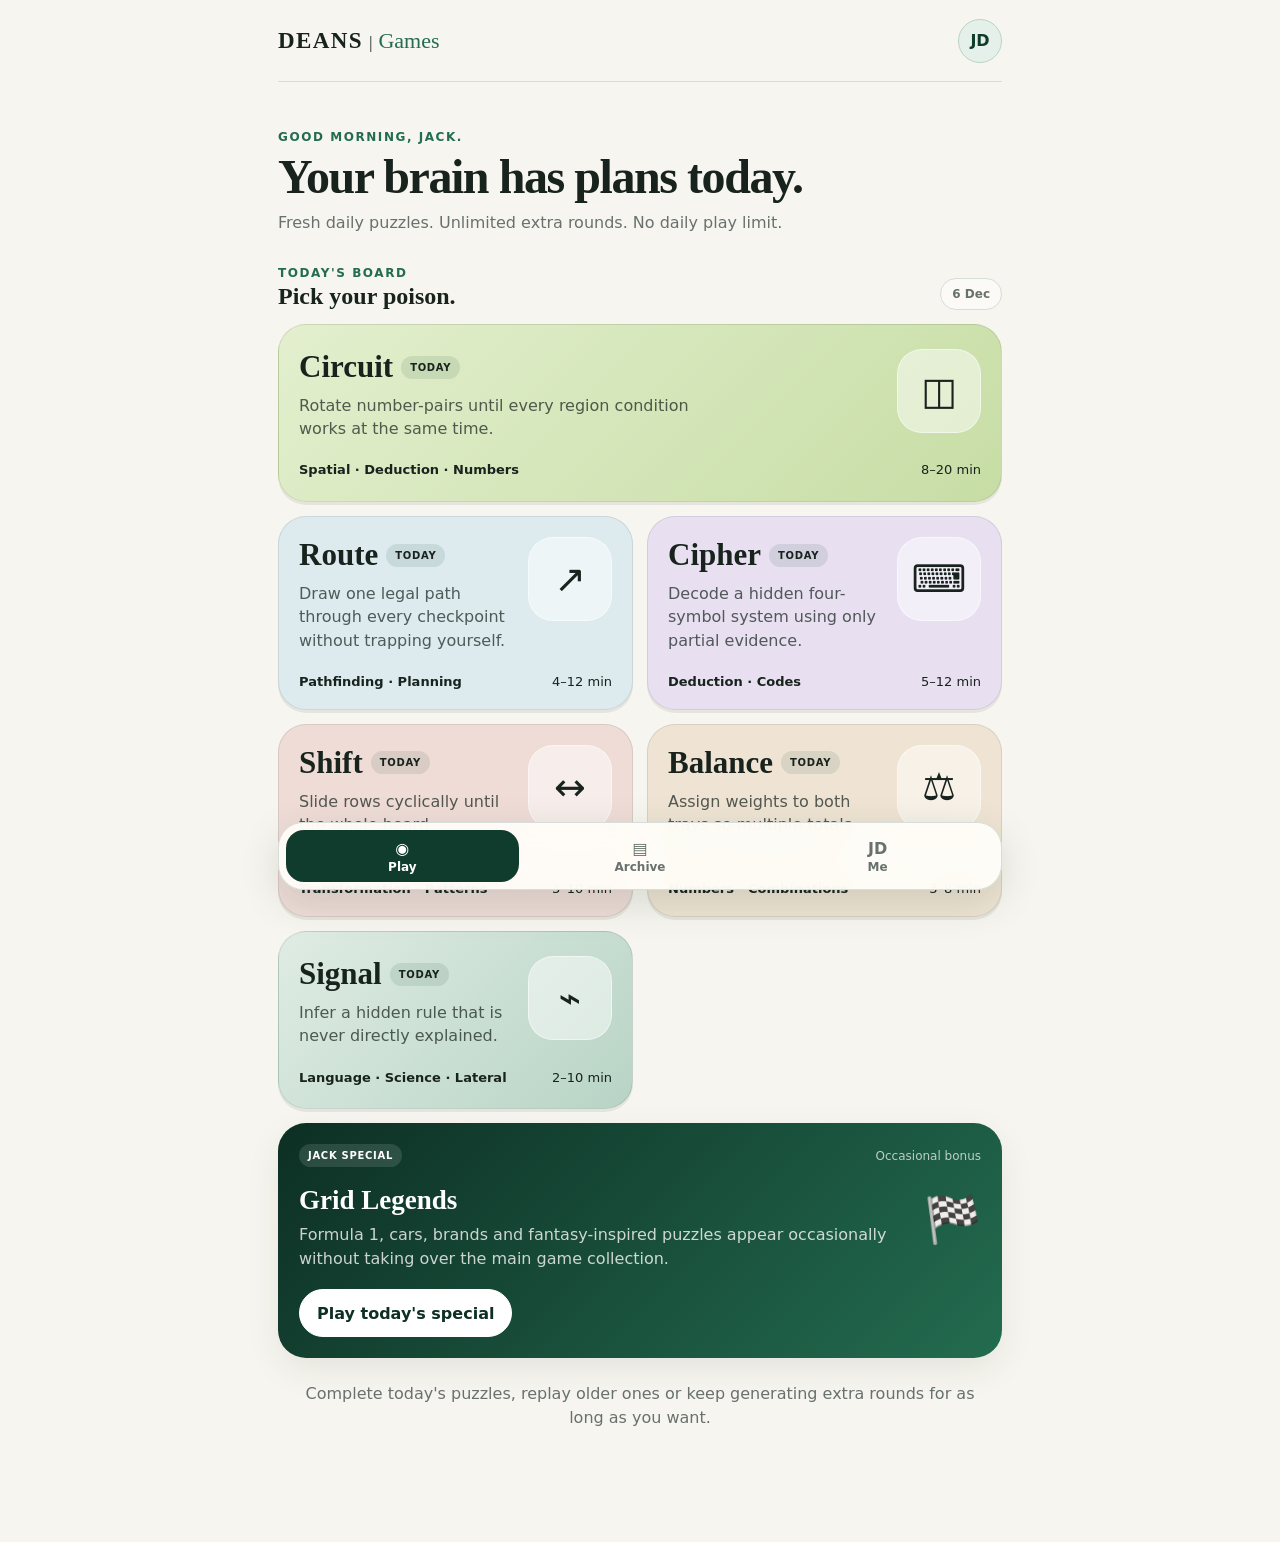
==== index.html @ 65066028 "Build Deans Games web app" ====
<!DOCTYPE html>
<html lang="en">
<head>
  <meta charset="UTF-8" />
  <meta name="viewport" content="width=device-width, initial-scale=1, viewport-fit=cover" />
  <meta name="theme-color" content="#103c2d" />

  <title>Deans Games</title>

  <link rel="stylesheet" href="style.css" />
</head>

<body>

<div id="app">

  <!-- ======================================================
       TOP HEADER
       ====================================================== -->

  <header class="topbar">

    <button
      id="logoButton"
      class="brand-button"
      aria-label="Go home"
    >
      <span class="brand-main">DEANS</span>
      <span class="brand-divider"> | </span>
      <span class="brand-sub">Games</span>
    </button>

    <button
      id="profileButton"
      class="avatar"
      aria-label="Open Jack's statistics"
    >
      JD
    </button>

  </header>


  <main>

    <!-- ======================================================
         HOME SCREEN
         ====================================================== -->

    <section id="homeScreen" class="screen active">

      <div class="hero-copy">

        <p id="greeting" class="eyebrow">
          Good afternoon, Jack.
        </p>

        <h1>
          Your brain has plans today.
        </h1>

        <p class="hero-sub">
          Fresh daily puzzles. Unlimited extra rounds.
          No daily play limit.
        </p>

      </div>


      <div class="section-heading">

        <div>
          <p class="eyebrow">
            TODAY'S BOARD
          </p>

          <h2>
            Pick your poison.
          </h2>
        </div>

        <span id="todayLabel" class="date-chip"></span>

      </div>


      <!-- Game cards are inserted using JavaScript -->

      <div id="gameGrid" class="game-grid"></div>


      <!-- JACK SPECIAL -->

      <section class="special-card">

        <div class="special-topline">

          <span class="mini-pill">
            JACK SPECIAL
          </span>

          <span>
            Occasional bonus
          </span>

        </div>


        <div class="special-content">

          <div>

            <h3>
              Grid Legends
            </h3>

            <p>
              Formula 1, cars, brands and fantasy-inspired puzzles
              appear occasionally without taking over the main game collection.
            </p>

          </div>

          <div class="special-icon">
            🏁
          </div>

        </div>


        <button id="specialButton" class="button light">
          Play today's special
        </button>

      </section>


      <p class="home-footer-message">
        Complete today's puzzles, replay older ones or keep generating
        extra rounds for as long as you want.
      </p>

    </section>



    <!-- ======================================================
         GAME SCREEN
         ====================================================== -->

    <section id="gameScreen" class="screen">

      <div class="game-header">

        <button
          id="leaveGame"
          class="icon-button text-button"
        >
          ← Leave
        </button>


        <div class="game-title-wrap">

          <p id="gameModeLabel" class="eyebrow">
            TODAY
          </p>

          <h2 id="gameTitle">
            Game
          </h2>

        </div>


        <div class="timer-wrap">

          <span class="timer-label">
            TIME
          </span>

          <span id="timer">
            00:00
          </span>

        </div>

      </div>


      <article class="play-card">

        <div class="play-meta">

          <span
            id="difficultyChip"
            class="mini-pill green"
          >
            HARD
          </span>

          <span
            id="attemptsChip"
            class="mini-pill plain"
          >
            0 checks
          </span>

        </div>


        <h3 id="puzzlePrompt"></h3>

        <p
          id="puzzleDescription"
          class="muted"
        ></p>


        <!-- Actual interactive game appears here -->

        <div id="gameArea" class="game-area"></div>


        <!-- Feedback / hint -->

        <div
          id="feedback"
          class="feedback hidden"
          aria-live="polite"
        ></div>


        <!-- Controls -->

        <div class="game-actions">

          <button
            id="checkButton"
            class="button primary"
          >
            Check
          </button>

          <button
            id="hintButton"
            class="button secondary"
          >
            Hint
          </button>

          <button
            id="pauseButton"
            class="button secondary"
          >
            Pause
          </button>

          <button
            id="rulesButton"
            class="button secondary"
          >
            ? Rules
          </button>

          <button
            id="resetButton"
            class="button ghost wide"
          >
            Reset puzzle
          </button>

        </div>

      </article>

    </section>



    <!-- ======================================================
         PAUSE SCREEN
         ====================================================== -->

    <section id="pauseScreen" class="screen">

      <article class="center-card">

        <div class="pause-symbol">
          Ⅱ
        </div>

        <p class="eyebrow">
          PAUSED
        </p>

        <h2>
          Puzzle frozen.
        </h2>

        <p class="muted">
          Your timer has stopped.
          Your board is still waiting for you.
        </p>


        <div class="stack-actions">

          <button
            id="resumeButton"
            class="button primary"
          >
            Resume
          </button>

          <button
            id="restartFromPause"
            class="button secondary"
          >
            Restart puzzle
          </button>

          <button
            id="leaveFromPause"
            class="button ghost"
          >
            Save & leave
          </button>

        </div>

      </article>

    </section>



    <!-- ======================================================
         ARCHIVE
         ====================================================== -->

    <section id="archiveScreen" class="screen">

      <div class="page-heading">

        <p class="eyebrow">
          ARCHIVE
        </p>

        <h1>
          Nothing disappears.
        </h1>

        <p class="muted">
          Replay puzzles from previous days whenever you want.
        </p>

      </div>


      <div id="archiveList" class="archive-list"></div>

    </section>



    <!-- ======================================================
         STATS
         ====================================================== -->

    <section id="statsScreen" class="screen">

      <div class="page-heading">

        <p class="eyebrow">
          JACK'S STATS
        </p>

        <h1>
          Your puzzle record.
        </h1>

      </div>


      <div class="stats-grid">

        <article class="stat-card">

          <strong id="statSolved">
            0
          </strong>

          <span>
            Solved
          </span>

        </article>


        <article class="stat-card">

          <strong id="statBest">
            —
          </strong>

          <span>
            Best time
          </span>

        </article>


        <article class="stat-card">

          <strong id="statPerfect">
            0
          </strong>

          <span>
            Perfect solves
          </span>

        </article>


        <article class="stat-card">

          <strong id="statStreak">
            0
          </strong>

          <span>
            Day streak
          </span>

        </article>


        <article class="stat-card">

          <strong id="statPlayed">
            0
          </strong>

          <span>
            Total rounds
          </span>

        </article>


        <article class="stat-card">

          <strong>
            ∞
          </strong>

          <span>
            Daily limit
          </span>

        </article>

      </div>


      <button
        id="resetStatsButton"
        class="button ghost reset-stats"
      >
        Reset local stats
      </button>

    </section>



    <!-- ======================================================
         WIN SCREEN
         ====================================================== -->

    <section id="winScreen" class="screen">

      <div
        id="confettiLayer"
        class="confetti-layer"
        aria-hidden="true"
      ></div>


      <article class="center-card win-card">

        <div class="success-check">
          ✓
        </div>


        <p class="eyebrow">
          SOLVED
        </p>


        <h2 id="winHeadline">
          Brilliant.
        </h2>


        <p
          id="winMeta"
          class="muted"
        ></p>


        <div class="learn-box">

          <span>
            WHY IT WORKS
          </span>

          <p id="winExplanation"></p>

        </div>


        <div class="stack-actions">

          <button
            id="playAnotherButton"
            class="button primary"
          >
            Another puzzle
          </button>

          <button
            id="replayButton"
            class="button secondary"
          >
            Replay this puzzle
          </button>

          <button
            id="winHomeButton"
            class="button ghost"
          >
            Back to Deans Games
          </button>

        </div>

      </article>

    </section>

  </main>



  <!-- ======================================================
       BOTTOM NAVIGATION
       ====================================================== -->

  <nav class="bottom-nav">

    <button
      class="nav-button active"
      data-screen="homeScreen"
    >
      <span>◉</span>
      Play
    </button>


    <button
      class="nav-button"
      data-screen="archiveScreen"
    >
      <span>▤</span>
      Archive
    </button>


    <button
      class="nav-button"
      data-screen="statsScreen"
    >
      <span>JD</span>
      Me
    </button>

  </nav>



  <!-- ======================================================
       RULES POPUP
       ====================================================== -->

  <div
    id="rulesOverlay"
    class="modal-overlay hidden"
  >

    <div class="rules-modal">

      <button
        id="closeRulesButton"
        class="modal-close"
      >
        ×
      </button>


      <p class="eyebrow">
        HOW TO PLAY
      </p>


      <h2 id="rulesHeading">
        Game
      </h2>


      <div
        id="rulesBody"
        class="rules-body"
      ></div>


      <button
        id="startFromRulesButton"
        class="button primary wide"
      >
        Got it — play
      </button>

    </div>

  </div>



  <!-- ======================================================
       CONFIRM POPUP
       ====================================================== -->

  <div
    id="confirmOverlay"
    class="modal-overlay hidden"
  >

    <div class="confirm-modal">

      <h2 id="confirmTitle">
        Leave game?
      </h2>


      <p
        id="confirmText"
        class="muted"
      ></p>


      <div class="confirm-actions">

        <button
          id="confirmCancel"
          class="button secondary"
        >
          Keep playing
        </button>

        <button
          id="confirmOkay"
          class="button primary"
        >
          Leave
        </button>

      </div>

    </div>

  </div>

</div>


<script src="script.js"></script>

</body>
</html>
---- style.css ----
/* ==========================================================
   DEANS GAMES
   ========================================================== */

:root {

  --green-950: #0d2f24;
  --green-900: #103c2d;
  --green-800: #18543e;
  --green-700: #236c50;

  --green-300: #a8cbb8;
  --green-200: #cfe3d7;
  --green-100: #e6f0ea;

  --cream: #f7f5ef;
  --paper: #fffdf8;

  --ink: #18231e;

  --muted: #68716d;

  --border: #d7ddd9;

  --lavender: #e8e0f1;
  --sky: #ddebef;
  --lime: #e3efce;
  --sand: #efe4d3;
  --rose: #efdcd7;

  --danger: #8b2c2c;

  --shadow:
    0 12px 34px
    rgba(13, 47, 36, 0.08);

}



/* ==========================================================
   GLOBAL
   ========================================================== */

* {
  box-sizing: border-box;
}


html {

  background:
    var(--cream);

}


body {

  margin: 0;

  background:
    var(--cream);

  color:
    var(--ink);

  font-family:
    Inter,
    ui-sans-serif,
    system-ui,
    -apple-system,
    BlinkMacSystemFont,
    "Segoe UI",
    sans-serif;

}


button,
input {

  font: inherit;

}


button {

  -webkit-tap-highlight-color:
    transparent;

}


button:focus-visible {

  outline:
    3px solid
    rgba(35, 108, 80, 0.35);

  outline-offset:
    3px;

}


#app {

  width:
    min(100%, 760px);

  margin:
    0 auto;

  padding:
    0 18px 112px;

}



/* ==========================================================
   HEADER
   ========================================================== */

.topbar {

  min-height:
    82px;

  display:
    flex;

  align-items:
    center;

  justify-content:
    space-between;

  border-bottom:
    1px solid
    var(--border);

}


.brand-button {

  appearance:
    none;

  border:
    0;

  background:
    transparent;

  padding:
    0;

  color:
    var(--ink);

  cursor:
    pointer;

}


.brand-main,
.brand-sub,
.hero-copy h1,
.section-heading h2,
.page-heading h1,
.game-title-wrap h2,
.play-card h3,
.game-card h3,
.special-card h3,
.center-card h2,
.rules-modal h2,
.confirm-modal h2 {

  font-family:
    Georgia,
    "Times New Roman",
    serif;

}


.brand-main {

  font-weight:
    800;

  letter-spacing:
    0.06em;

  font-size:
    23px;

}


.brand-divider {

  color:
    var(--muted);

}


.brand-sub {

  color:
    var(--green-700);

  font-size:
    22px;

}


.avatar {

  width:
    44px;

  height:
    44px;

  border-radius:
    50%;

  border:
    1px solid
    #b9d4c4;

  background:
    var(--green-100);

  color:
    var(--green-900);

  font-weight:
    900;

  cursor:
    pointer;

}



/* ==========================================================
   SCREENS
   ========================================================== */

.screen {

  display:
    none;

  padding-top:
    28px;

}


.screen.active {

  display:
    block;

}



/* ==========================================================
   HOME
   ========================================================== */

.hero-copy {

  padding:
    20px 0 30px;

}


.eyebrow {

  margin:
    0;

  font-size:
    12px;

  font-weight:
    900;

  letter-spacing:
    0.13em;

  color:
    var(--green-700);

  text-transform:
    uppercase;

}


.hero-copy h1,
.page-heading h1 {

  margin:
    8px 0 6px;

  font-size:
    clamp(32px, 7vw, 48px);

  line-height:
    1.03;

  letter-spacing:
    -0.03em;

}


.hero-sub,
.muted {

  color:
    var(--muted);

}


.hero-sub {

  margin:
    10px 0 0;

  font-size:
    16px;

  line-height:
    1.55;

}


.section-heading {

  display:
    flex;

  align-items:
    flex-end;

  justify-content:
    space-between;

  gap:
    14px;

  margin-bottom:
    14px;

}


.section-heading h2 {

  margin:
    3px 0 0;

  font-size:
    24px;

}


.date-chip,
.mini-pill {

  display:
    inline-flex;

  align-items:
    center;

  justify-content:
    center;

  border-radius:
    999px;

  white-space:
    nowrap;

}


.date-chip {

  padding:
    8px 11px;

  border:
    1px solid
    var(--border);

  background:
    rgba(255, 255, 255, 0.5);

  color:
    var(--muted);

  font-size:
    12px;

  font-weight:
    800;

}



/* ==========================================================
   GAME CARDS
   ========================================================== */

.game-grid {

  display:
    grid;

  gap:
    14px;

}


.game-card {

  position:
    relative;

  width:
    100%;

  min-height:
    178px;

  border:
    1px solid
    rgba(24, 35, 30, 0.10);

  border-radius:
    28px;

  padding:
    20px;

  text-align:
    left;

  color:
    var(--ink);

  cursor:
    pointer;

  box-shadow:
    0 3px 0
    rgba(13, 47, 36, 0.08);

  transition:
    transform 0.15s ease,
    box-shadow 0.15s ease;

  overflow:
    hidden;

}


.game-card:active {

  transform:
    scale(0.985);

}


.game-card h3 {

  margin:
    0;

  font-size:
    31px;

}


.game-card p {

  max-width:
    440px;

  margin:
    9px 0 0;

  line-height:
    1.45;

  color:
    rgba(24, 35, 30, 0.72);

}


.game-card-top,
.game-card-footer {

  display:
    flex;

  justify-content:
    space-between;

  gap:
    12px;

}


.game-card-footer {

  align-items:
    center;

  margin-top:
    22px;

  font-size:
    13px;

}


.game-icon {

  flex:
    0 0 auto;

  width:
    84px;

  height:
    84px;

  border-radius:
    25px;

  background:
    rgba(255,255,255,0.48);

  display:
    flex;

  align-items:
    center;

  justify-content:
    center;

  font-size:
    38px;

  border:
    1px solid
    rgba(255,255,255,0.5);

}


.mini-pill {

  padding:
    6px 9px;

  background:
    rgba(16, 60, 45, 0.10);

  font-size:
    10px;

  letter-spacing:
    0.07em;

  font-weight:
    900;

}


.mini-pill.green {

  background:
    var(--green-900);

  color:
    white;

}


.mini-pill.plain {

  border:
    1px solid
    var(--border);

  background:
    var(--paper);

  color:
    var(--muted);

}



/* ==========================================================
   JACK SPECIAL
   ========================================================== */

.special-card {

  margin-top:
    14px;

  border-radius:
    28px;

  padding:
    21px;

  background:
    linear-gradient(
      135deg,
      var(--green-950),
      var(--green-700)
    );

  color:
    white;

  box-shadow:
    var(--shadow);

}


.special-topline,
.special-content {

  display:
    flex;

  justify-content:
    space-between;

  gap:
    14px;

}


.special-topline {

  align-items:
    center;

  font-size:
    12px;

  color:
    rgba(255,255,255,0.7);

}


.special-topline .mini-pill {

  color:
    white;

  background:
    rgba(255,255,255,0.12);

}


.special-card h3 {

  font-size:
    27px;

  margin:
    18px 0 7px;

}


.special-card p {

  color:
    rgba(255,255,255,0.78);

  line-height:
    1.5;

  margin:
    0;

}


.special-icon {

  font-size:
    46px;

  align-self:
    center;

}


.home-footer-message {

  color:
    var(--muted);

  line-height:
    1.5;

  text-align:
    center;

  margin:
    24px 8px 0;

}



/* ==========================================================
   BUTTONS
   ========================================================== */

.button {

  min-height:
    48px;

  border-radius:
    999px;

  padding:
    0 17px;

  font-weight:
    850;

  border:
    1px solid
    var(--border);

  cursor:
    pointer;

}


.button.primary {

  background:
    var(--green-900);

  color:
    white;

  border-color:
    var(--green-900);

}


.button.secondary {

  background:
    var(--paper);

  color:
    var(--ink);

}


.button.ghost {

  background:
    transparent;

  color:
    var(--ink);

}


.button.light {

  margin-top:
    18px;

  background:
    white;

  color:
    var(--green-950);

  border-color:
    white;

}


.button.wide {

  width:
    100%;

}



/* ==========================================================
   GAME HEADER
   ========================================================== */

.game-header {

  display:
    grid;

  grid-template-columns:
    1fr auto 1fr;

  align-items:
    center;

  gap:
    10px;

  margin-bottom:
    14px;

}


.text-button {

  justify-self:
    start;

  min-height:
    44px;

  border:
    1px solid
    var(--border);

  background:
    var(--paper);

  border-radius:
    999px;

  padding:
    0 14px;

  font-weight:
    800;

  cursor:
    pointer;

}


.game-title-wrap {

  text-align:
    center;

}


.game-title-wrap h2 {

  margin:
    2px 0 0;

  font-size:
    24px;

}


.timer-wrap {

  justify-self:
    end;

  text-align:
    right;

}


.timer-label {

  display:
    block;

  font-size:
    10px;

  letter-spacing:
    0.12em;

  font-weight:
    900;

  color:
    var(--muted);

}


#timer {

  font-variant-numeric:
    tabular-nums;

  font-weight:
    900;

  font-size:
    18px;

}



/* ==========================================================
   MAIN PLAY CARD
   ========================================================== */

.play-card,
.center-card,
.stat-card,
.archive-day,
.rules-modal,
.confirm-modal {

  border:
    1px solid
    var(--border);

  background:
    var(--paper);

  box-shadow:
    var(--shadow);

}


.play-card {

  border-radius:
    28px;

  padding:
    22px;

}


.play-meta {

  display:
    flex;

  gap:
    8px;

  flex-wrap:
    wrap;

  margin-bottom:
    16px;

}


.play-card h3 {

  margin:
    0;

  font-size:
    27px;

}


.play-card > .muted {

  line-height:
    1.55;

}


.game-area {

  margin-top:
    22px;

}


.feedback {

  margin-top:
    15px;

  padding:
    14px 15px;

  border:
    1px solid
    #cbd6cf;

  background:
    #f1f5f2;

  border-radius:
    18px;

  line-height:
    1.45;

}


.feedback.error {

  border-color:
    #e2c5c5;

  background:
    #f8eded;

  color:
    #6f2929;

}


.hidden {

  display:
    none !important;

}


.game-actions {

  margin-top:
    20px;

  display:
    grid;

  grid-template-columns:
    1fr 1fr;

  gap:
    9px;

}


.game-actions .wide {

  grid-column:
    1 / -1;

}



/* ==========================================================
   PAUSE / WIN
   ========================================================== */

.center-card {

  border-radius:
    30px;

  padding:
    34px 24px;

  text-align:
    center;

}


.pause-symbol,
.success-check {

  width:
    60px;

  height:
    60px;

  margin:
    0 auto 16px;

  border-radius:
    50%;

  display:
    flex;

  align-items:
    center;

  justify-content:
    center;

  background:
    var(--green-100);

  color:
    var(--green-900);

  font-weight:
    900;

  font-size:
    26px;

}


.center-card h2 {

  font-size:
    34px;

  margin:
    7px 0;

}


.stack-actions {

  display:
    grid;

  gap:
    9px;

  margin-top:
    24px;

}



/* ==========================================================
   ARCHIVE
   ========================================================== */

.page-heading {

  margin-bottom:
    22px;

}


.archive-list {

  display:
    grid;

  gap:
    14px;

}


.archive-day {

  border-radius:
    24px;

  padding:
    18px;

}


.archive-day h3 {

  margin:
    0 0 12px;

}


.archive-games {

  display:
    grid;

  gap:
    8px;

}


.archive-game-button {

  min-height:
    50px;

  border-radius:
    16px;

  border:
    1px solid
    var(--border);

  background:
    #fafaf7;

  display:
    flex;

  justify-content:
    space-between;

  align-items:
    center;

  gap:
    12px;

  padding:
    0 14px;

  text-align:
    left;

  cursor:
    pointer;

}



/* ==========================================================
   STATS
   ========================================================== */

.stats-grid {

  display:
    grid;

  grid-template-columns:
    1fr 1fr;

  gap:
    12px;

}


.stat-card {

  border-radius:
    24px;

  padding:
    22px 17px;

}


.stat-card strong {

  display:
    block;

  font-family:
    Georgia,
    serif;

  font-size:
    35px;

  margin-bottom:
    5px;

}


.stat-card span {

  color:
    var(--muted);

  font-size:
    13px;

}


.reset-stats {

  width:
    100%;

  margin-top:
    18px;

  color:
    var(--danger);

}



/* ==========================================================
   WIN
   ========================================================== */

.learn-box {

  margin-top:
    20px;

  padding:
    16px;

  text-align:
    left;

  border-radius:
    18px;

  background:
    #f0f4f1;

}


.learn-box span {

  font-size:
    10px;

  letter-spacing:
    0.12em;

  font-weight:
    900;

  color:
    var(--green-700);

}


.learn-box p {

  margin:
    7px 0 0;

  line-height:
    1.5;

}


.win-card {

  position:
    relative;

  overflow:
    hidden;

}


.confetti-layer {

  pointer-events:
    none;

  position:
    absolute;

  inset:
    80px 0 0;

  overflow:
    hidden;

  z-index:
    5;

}


.confetti-piece {

  position:
    absolute;

  width:
    8px;

  height:
    13px;

  border-radius:
    2px;

  animation:
    confettiFall
    1.25s
    ease-out
    forwards;

}


@keyframes confettiFall {

  from {

    transform:
      translateY(-25px)
      rotate(0deg);

    opacity:
      1;

  }

  to {

    transform:
      translateY(330px)
      rotate(420deg);

    opacity:
      0;

  }

}



/* ==========================================================
   NAVIGATION
   ========================================================== */

.bottom-nav {

  position:
    fixed;

  left:
    50%;

  transform:
    translateX(-50%);

  bottom:
    max(
      10px,
      env(safe-area-inset-bottom)
    );

  width:
    min(
      calc(100% - 24px),
      724px
    );

  z-index:
    20;

  display:
    grid;

  grid-template-columns:
    repeat(3, 1fr);

  gap:
    5px;

  padding:
    7px;

  border-radius:
    25px;

  border:
    1px solid
    var(--border);

  background:
    rgba(
      255,
      253,
      248,
      0.94
    );

  box-shadow:
    0 12px 40px
    rgba(13,47,36,0.14);

  backdrop-filter:
    blur(14px);

}


.nav-button {

  min-height:
    52px;

  border:
    0;

  border-radius:
    18px;

  background:
    transparent;

  color:
    var(--muted);

  font-size:
    12px;

  font-weight:
    850;

  cursor:
    pointer;

}


.nav-button span {

  display:
    block;

  margin-bottom:
    2px;

  font-size:
    16px;

}


.nav-button.active {

  background:
    var(--green-900);

  color:
    white;

}



/* ==========================================================
   MODALS
   ========================================================== */

.modal-overlay {

  position:
    fixed;

  inset:
    0;

  z-index:
    100;

  display:
    flex;

  justify-content:
    center;

  align-items:
    flex-start;

  padding:
    18px;

  background:
    rgba(10,19,15,0.78);

  overflow-y:
    auto;

}


.rules-modal,
.confirm-modal {

  position:
    relative;

  width:
    min(100%, 520px);

  margin-top:
    22px;

  border-radius:
    30px;

  padding:
    24px;

}


.modal-close {

  position:
    absolute;

  top:
    15px;

  right:
    15px;

  width:
    44px;

  height:
    44px;

  border-radius:
    50%;

  border:
    1px solid
    var(--border);

  background:
    var(--paper);

  font-size:
    24px;

  cursor:
    pointer;

}


.rules-modal h2,
.confirm-modal h2 {

  margin:
    6px 50px 8px 0;

  font-size:
    34px;

}


.rules-body {

  margin:
    22px 0;

  color:
    #39443f;

  line-height:
    1.55;

}


.rule-row {

  display:
    grid;

  grid-template-columns:
    46px 1fr;

  gap:
    12px;

  align-items:
    center;

  padding:
    10px 0;

}


.rule-icon {

  width:
    44px;

  height:
    44px;

  border-radius:
    14px;

  display:
    flex;

  align-items:
    center;

  justify-content:
    center;

  background:
    var(--green-100);

  color:
    var(--green-900);

  font-weight:
    900;

}


.confirm-modal {

  margin-top:
    120px;

}


.confirm-actions {

  display:
    grid;

  grid-template-columns:
    1fr 1fr;

  gap:
    9px;

  margin-top:
    20px;

}



/* ==========================================================
   STANDARD INTERACTIVE TILES
   ========================================================== */

.choice-grid {

  display:
    grid;

  grid-template-columns:
    repeat(
      2,
      minmax(0, 1fr)
    );

  gap:
    9px;

}


.choice-tile,
.symbol-key,
.weight-button,
.shift-button,
.route-cell,
.domino-button {

  min-height:
    58px;

  border:
    1px solid
    var(--border);

  background:
    #fbfcfa;

  color:
    var(--ink);

  border-radius:
    16px;

  font-weight:
    850;

  cursor:
    pointer;

}


.choice-tile.selected,
.symbol-key.selected,
.weight-button.selected,
.route-cell.path {

  border-color:
    var(--green-700);

  background:
    var(--green-100);

  box-shadow:
    inset 0 0 0 1px
    var(--green-700);

}


.choice-tile {

  padding:
    10px;

  word-break:
    break-word;

}


.logic-note {

  padding:
    14px;

  border-radius:
    17px;

  background:
    #f1f4f2;

  border:
    1px solid
    #dbe2de;

  line-height:
    1.5;

  font-size:
    14px;

}



/* ==========================================================
   CIRCUIT
   ========================================================== */

.circuit-board {

  display:
    grid;

  grid-template-columns:
    repeat(3, 1fr);

  gap:
    8px;

  max-width:
    390px;

  margin:
    0 auto;

}


.circuit-region {

  min-height:
    78px;

  border-radius:
    18px;

  border:
    1px solid
    var(--border);

  display:
    flex;

  align-items:
    center;

  justify-content:
    center;

  text-align:
    center;

  padding:
    8px;

  background:
    #f7faf7;

}


.circuit-region strong {

  display:
    block;

  font-size:
    20px;

}


.domino-list {

  display:
    grid;

  grid-template-columns:
    repeat(3, 1fr);

  gap:
    8px;

  margin-top:
    18px;

}


.domino-button {

  display:
    grid;

  grid-template-columns:
    1fr 1fr;

  overflow:
    hidden;

  padding:
    0;

}


.domino-button span {

  display:
    flex;

  align-items:
    center;

  justify-content:
    center;

  min-height:
    56px;

  font-size:
    19px;

}


.domino-button span + span {

  border-left:
    1px solid
    var(--border);

}


.region-green {

  background:
    #e0efe5;

}


.region-lime {

  background:
    #ecf3d9;

}


.region-sand {

  background:
    #f3eadb;

}



/* ==========================================================
   ROUTE
   ========================================================== */

.route-board {

  display:
    grid;

  grid-template-columns:
    repeat(5, 1fr);

  gap:
    6px;

  max-width:
    420px;

  margin:
    0 auto;

}


.route-cell {

  aspect-ratio:
    1;

  min-height:
    0;

  padding:
    0;

  font-size:
    18px;

}


.route-cell.blocked {

  background:
    #24322c;

  color:
    white;

  cursor:
    not-allowed;

}


.route-cell.start,
.route-cell.end {

  background:
    var(--green-900);

  color:
    white;

}


.route-cell.checkpoint {

  background:
    #fbf1c9;

}



/* ==========================================================
   CIPHER
   ========================================================== */

.clue-list {

  display:
    grid;

  gap:
    8px;

}


.cipher-clue {

  padding:
    12px 14px;

  border:
    1px solid
    var(--border);

  border-radius:
    16px;

  background:
    #fafaf7;

}


.code-display {

  width:
    100%;

  margin:
    18px auto;

  min-height:
    62px;

  border:
    1px solid
    var(--border);

  border-radius:
    18px;

  background:
    #f2f5f3;

  display:
    flex;

  align-items:
    center;

  justify-content:
    center;

  letter-spacing:
    0.28em;

  font-size:
    26px;

  font-weight:
    900;

  cursor:
    pointer;

}


.keypad {

  display:
    grid;

  grid-template-columns:
    repeat(4, 1fr);

  gap:
    8px;

}


.symbol-key {

  font-size:
    22px;

}



/* ==========================================================
   SHIFT
   ========================================================== */

.shift-board {

  display:
    grid;

  gap:
    9px;

}


.shift-row {

  display:
    grid;

  grid-template-columns:
    48px 1fr 48px;

  gap:
    7px;

}


.shift-cells {

  display:
    grid;

  grid-template-columns:
    repeat(4, 1fr);

  gap:
    6px;

}


.shift-cell {

  min-height:
    52px;

  border-radius:
    13px;

  border:
    1px solid
    var(--border);

  background:
    #fafaf7;

  display:
    flex;

  align-items:
    center;

  justify-content:
    center;

  font-weight:
    900;

}


.shift-button {

  min-height:
    52px;

}



/* ==========================================================
   BALANCE
   ========================================================== */

.balance-trays {

  display:
    grid;

  grid-template-columns:
    1fr 1fr;

  gap:
    9px;

}


.tray {

  min-height:
    110px;

  padding:
    14px;

  border:
    1px solid
    var(--border);

  border-radius:
    18px;

  text-align:
    center;

  background:
    #fafaf7;

}


.tray strong {

  display:
    block;

  margin-bottom:
    9px;

}


.tray-values {

  min-height:
    30px;

  font-size:
    22px;

  font-weight:
    900;

}


.weight-grid {

  display:
    grid;

  grid-template-columns:
    repeat(4, 1fr);

  gap:
    8px;

  margin-top:
    14px;

}


.weight-button {

  font-size:
    19px;

}



/* ==========================================================
   TABLET / DESKTOP
   ========================================================== */

@media (min-width: 650px) {

  .game-grid {

    grid-template-columns:
      1fr 1fr;

  }


  .game-card.featured {

    grid-column:
      1 / -1;

  }


  .choice-grid {

    grid-template-columns:
      repeat(
        4,
        minmax(0,1fr)
      );

  }

}



/* ==========================================================
   VERY SMALL PHONES
   ========================================================== */

@media (max-width: 390px) {

  #app {

    padding-left:
      12px;

    padding-right:
      12px;

  }


  .game-card {

    padding:
      17px;

  }


  .game-icon {

    width:
      66px;

    height:
      66px;

  }


  .stats-grid {

    gap:
      8px;

  }


  .stat-card {

    padding:
      17px 13px;

  }


  .domino-list {

    grid-template-columns:
      1fr;

  }

}



/* ==========================================================
   ACCESSIBILITY
   ========================================================== */

@media (prefers-reduced-motion: reduce) {

  *,
  *::before,
  *::after {

    animation:
      none !important;

    transition:
      none !important;

  }

}
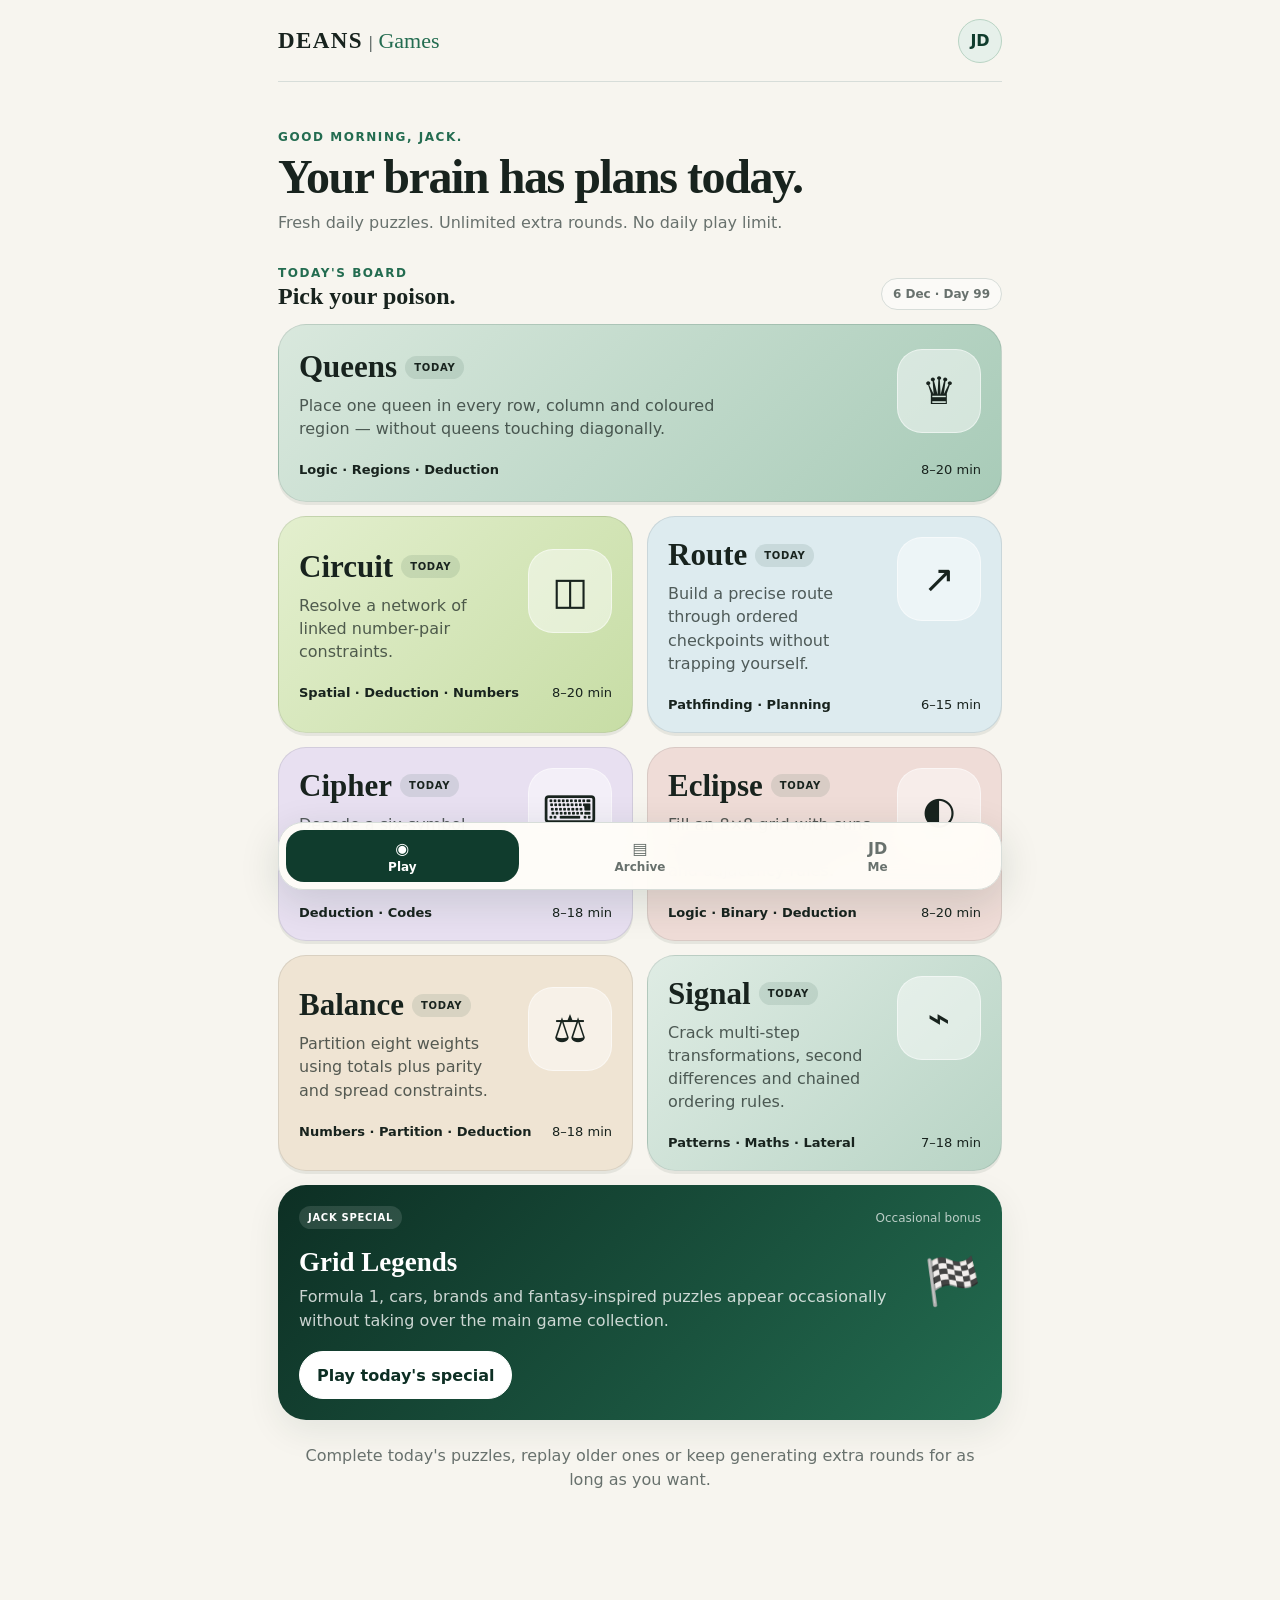
==== commit 3be7a5c7: "Add Eclipse, harder puzzles and solution button" ====
--- a/index.html
+++ b/index.html
@@ -250,6 +250,13 @@
           </button>
 
           <button
+            id="solutionButton"
+            class="button secondary solution-button"
+          >
+            Solution
+          </button>
+
+          <button
             id="pauseButton"
             class="button secondary"
           >
--- a/style.css
+++ b/style.css
@@ -2556,4 +2556,1396 @@
 
   }
 
-}+}
+
+/* ==========================================================
+   DEANS GAMES — HARD PUZZLE UPGRADES
+   Queens + enhanced game interfaces
+   ========================================================== */
+
+
+/* ==========================================================
+   QUEENS
+   ========================================================== */
+
+.queens-board {
+
+  --queens-size: 9;
+
+  width:
+    min(
+      100%,
+      520px
+    );
+
+  margin:
+    0 auto;
+
+  display:
+    grid;
+
+  grid-template-columns:
+    repeat(
+      var(--queens-size),
+      minmax(0, 1fr)
+    );
+
+  overflow:
+    hidden;
+
+  border:
+    3px solid
+    var(--green-950);
+
+  border-radius:
+    18px;
+
+  background:
+    var(--green-950);
+
+  gap:
+    1px;
+
+  box-shadow:
+    0 10px 30px
+    rgba(
+      13,
+      47,
+      36,
+      0.12
+    );
+
+}
+
+
+.queens-cell {
+
+  appearance:
+    none;
+
+  position:
+    relative;
+
+  min-width:
+    0;
+
+  aspect-ratio:
+    1;
+
+  border:
+    0;
+
+  padding:
+    0;
+
+  display:
+    flex;
+
+  align-items:
+    center;
+
+  justify-content:
+    center;
+
+  color:
+    var(--green-950);
+
+  font-size:
+    clamp(
+      17px,
+      5vw,
+      30px
+    );
+
+  font-family:
+    Georgia,
+    serif;
+
+  cursor:
+    pointer;
+
+  transition:
+    transform 0.12s ease,
+    box-shadow 0.12s ease,
+    filter 0.12s ease;
+
+}
+
+
+.queens-cell:active {
+
+  transform:
+    scale(0.91);
+
+}
+
+
+.queens-cell.has-queen {
+
+  box-shadow:
+    inset
+    0
+    0
+    0
+    3px
+    rgba(
+      13,
+      47,
+      36,
+      0.62
+    );
+
+  font-weight:
+    900;
+
+}
+
+
+.queens-cell.has-queen::after {
+
+  content:
+    "";
+
+  position:
+    absolute;
+
+  width:
+    64%;
+
+  height:
+    64%;
+
+  border-radius:
+    50%;
+
+  background:
+    rgba(
+      255,
+      255,
+      255,
+      0.42
+    );
+
+  z-index:
+    0;
+
+}
+
+
+.queens-cell.has-queen {
+
+  z-index:
+    1;
+
+}
+
+
+.queens-cell.has-queen {
+
+  text-shadow:
+    0
+    1px
+    0
+    rgba(
+      255,
+      255,
+      255,
+      0.8
+    );
+
+}
+
+
+.queens-cell.has-cross {
+
+  color:
+    rgba(
+      13,
+      47,
+      36,
+      0.52
+    );
+
+  font-family:
+    Inter,
+    sans-serif;
+
+  font-size:
+    clamp(
+      16px,
+      4vw,
+      24px
+    );
+
+}
+
+
+.queen-region-0 {
+
+  background:
+    #dbe9df;
+
+}
+
+
+.queen-region-1 {
+
+  background:
+    #e5e0ef;
+
+}
+
+
+.queen-region-2 {
+
+  background:
+    #e8efcf;
+
+}
+
+
+.queen-region-3 {
+
+  background:
+    #f0dfd8;
+
+}
+
+
+.queen-region-4 {
+
+  background:
+    #dcebee;
+
+}
+
+
+.queen-region-5 {
+
+  background:
+    #efe4d3;
+
+}
+
+
+.queen-region-6 {
+
+  background:
+    #d4e4d9;
+
+}
+
+
+.queen-region-7 {
+
+  background:
+    #eadce5;
+
+}
+
+
+.queen-region-8 {
+
+  background:
+    #e7e5cf;
+
+}
+
+
+.queens-counter {
+
+  margin-top:
+    14px;
+
+  padding:
+    11px 15px;
+
+  border:
+    1px solid
+    var(--border);
+
+  border-radius:
+    999px;
+
+  background:
+    #f4f6f3;
+
+  color:
+    var(--green-900);
+
+  text-align:
+    center;
+
+  font-size:
+    13px;
+
+  font-weight:
+    900;
+
+}
+
+
+/* ==========================================================
+   CIRCUIT HARD MODE
+   ========================================================== */
+
+.logic-list {
+
+  display:
+    grid;
+
+  gap:
+    8px;
+
+  margin-bottom:
+    18px;
+
+}
+
+
+.circuit-hard-grid {
+
+  display:
+    grid;
+
+  grid-template-columns:
+    repeat(
+      2,
+      minmax(0,1fr)
+    );
+
+  gap:
+    10px;
+
+}
+
+
+.circuit-pair {
+
+  min-height:
+    76px;
+
+  display:
+    grid;
+
+  grid-template-columns:
+    1fr
+    1px
+    1fr;
+
+  align-items:
+    stretch;
+
+  padding:
+    0;
+
+  overflow:
+    hidden;
+
+  border:
+    1px solid
+    #bccdc3;
+
+  border-radius:
+    18px;
+
+  background:
+    linear-gradient(
+      180deg,
+      #ffffff,
+      #f3f7f4
+    );
+
+  color:
+    var(--green-950);
+
+  cursor:
+    pointer;
+
+  box-shadow:
+    0
+    4px
+    0
+    rgba(
+      13,
+      47,
+      36,
+      0.08
+    );
+
+  transition:
+    transform
+    0.13s
+    ease;
+
+}
+
+
+.circuit-pair:active {
+
+  transform:
+    rotate(
+      -1deg
+    )
+    scale(
+      0.97
+    );
+
+}
+
+
+.circuit-pair span {
+
+  display:
+    flex;
+
+  align-items:
+    center;
+
+  justify-content:
+    center;
+
+  font-family:
+    Georgia,
+    serif;
+
+  font-size:
+    31px;
+
+  font-weight:
+    800;
+
+}
+
+
+.circuit-pair i {
+
+  width:
+    1px;
+
+  height:
+    100%;
+
+  background:
+    #aebdb4;
+
+}
+
+
+/* ==========================================================
+   ROUTE HARD MODE
+   ========================================================== */
+
+.route-counter {
+
+  margin:
+    14px auto
+    0;
+
+  width:
+    fit-content;
+
+  padding:
+    8px
+    13px;
+
+  border-radius:
+    999px;
+
+  border:
+    1px solid
+    var(--border);
+
+  background:
+    #f5f7f5;
+
+  font-size:
+    12px;
+
+  color:
+    var(--green-900);
+
+  font-weight:
+    900;
+
+}
+
+
+.route-cell.checkpoint {
+
+  background:
+    #f5df9c;
+
+  color:
+    #493b13;
+
+  font-weight:
+    950;
+
+}
+
+
+.route-cell.path:not(
+  .start
+):not(
+  .end
+) {
+
+  background:
+    var(--green-200);
+
+  box-shadow:
+    inset
+    0
+    0
+    0
+    2px
+    var(--green-700);
+
+}
+
+
+/* ==========================================================
+   CIPHER HARD MODE
+   ========================================================== */
+
+.cipher-five {
+
+  letter-spacing:
+    0.12em;
+
+  font-size:
+    clamp(
+      20px,
+      6vw,
+      30px
+    );
+
+}
+
+
+.cipher-five-keypad {
+
+  grid-template-columns:
+    repeat(
+      5,
+      minmax(
+        0,
+        1fr
+      )
+    );
+
+}
+
+
+.cipher-five-keypad
+.symbol-key {
+
+  min-width:
+    0;
+
+  min-height:
+    62px;
+
+  font-size:
+    24px;
+
+}
+
+
+/* ==========================================================
+   SHIFT HARD MODE
+   ========================================================== */
+
+.shift-target {
+
+  margin-bottom:
+    16px;
+
+  padding:
+    14px;
+
+  border-radius:
+    17px;
+
+  border:
+    1px solid
+    #cad6ce;
+
+  background:
+    var(--green-100);
+
+  text-align:
+    center;
+
+}
+
+
+.shift-target span {
+
+  display:
+    block;
+
+  margin-bottom:
+    6px;
+
+  color:
+    var(--green-700);
+
+  font-size:
+    10px;
+
+  font-weight:
+    900;
+
+  letter-spacing:
+    0.12em;
+
+}
+
+
+.shift-target strong {
+
+  font-size:
+    clamp(
+      17px,
+      5vw,
+      23px
+    );
+
+  letter-spacing:
+    0.11em;
+
+}
+
+
+.shift-six {
+
+  grid-template-columns:
+    repeat(
+      6,
+      minmax(
+        0,
+        1fr
+      )
+    ) !important;
+
+}
+
+
+.shift-six
+.shift-cell {
+
+  min-width:
+    0;
+
+  min-height:
+    48px;
+
+  font-size:
+    16px;
+
+}
+
+
+/* ==========================================================
+   BALANCE HARD MODE
+   ========================================================== */
+
+.balance-hard-tray {
+
+  min-height:
+    134px;
+
+}
+
+
+.balance-hard-tray
+small {
+
+  display:
+    block;
+
+  margin-top:
+    9px;
+
+  color:
+    var(--muted);
+
+  font-size:
+    11px;
+
+  font-weight:
+    800;
+
+}
+
+
+.balance-hard-tray
+.tray-values {
+
+  display:
+    flex;
+
+  align-items:
+    center;
+
+  justify-content:
+    center;
+
+  min-height:
+    40px;
+
+}
+
+
+/* ==========================================================
+   SIGNAL INPUT PUZZLES
+   ========================================================== */
+
+.signal-input {
+
+  width:
+    100%;
+
+  min-height:
+    64px;
+
+  padding:
+    0
+    18px;
+
+  border:
+    2px solid
+    #c7d4cc;
+
+  border-radius:
+    18px;
+
+  background:
+    #fbfcfa;
+
+  color:
+    var(--green-950);
+
+  text-align:
+    center;
+
+  font-family:
+    Georgia,
+    serif;
+
+  font-size:
+    25px;
+
+  font-weight:
+    800;
+
+  text-transform:
+    uppercase;
+
+  outline:
+    none;
+
+}
+
+
+.signal-input:focus {
+
+  border-color:
+    var(--green-700);
+
+  box-shadow:
+    0
+    0
+    0
+    4px
+    rgba(
+      35,
+      108,
+      80,
+      0.12
+    );
+
+}
+
+
+/* ==========================================================
+   SIGNAL ORDERING
+   ========================================================== */
+
+.signal-order {
+
+  display:
+    grid;
+
+  gap:
+    8px;
+
+}
+
+
+.signal-order-row {
+
+  min-height:
+    62px;
+
+  display:
+    flex;
+
+  align-items:
+    center;
+
+  justify-content:
+    space-between;
+
+  gap:
+    12px;
+
+  padding:
+    9px
+    10px
+    9px
+    16px;
+
+  border:
+    1px solid
+    var(--border);
+
+  border-radius:
+    17px;
+
+  background:
+    #fafbf9;
+
+}
+
+
+.signal-order-row strong {
+
+  font-family:
+    Georgia,
+    serif;
+
+  font-size:
+    18px;
+
+}
+
+
+.signal-order-row > div {
+
+  display:
+    flex;
+
+  gap:
+    5px;
+
+}
+
+
+.signal-order-row button {
+
+  width:
+    42px;
+
+  height:
+    42px;
+
+  border:
+    1px solid
+    #cad4ce;
+
+  border-radius:
+    13px;
+
+  background:
+    var(--paper);
+
+  color:
+    var(--green-900);
+
+  font-size:
+    18px;
+
+  font-weight:
+    900;
+
+  cursor:
+    pointer;
+
+}
+
+
+/* ==========================================================
+   HARD GAME DETAILS
+   ========================================================== */
+
+#difficultyChip {
+
+  letter-spacing:
+    0.1em;
+
+}
+
+
+.play-card {
+
+  position:
+    relative;
+
+}
+
+
+.game-area {
+
+  user-select:
+    none;
+
+}
+
+
+/* ==========================================================
+   MOBILE TUNING
+   ========================================================== */
+
+@media (
+  max-width:
+  520px
+) {
+
+  .queens-board {
+
+    border-radius:
+      13px;
+
+  }
+
+
+  .queens-cell {
+
+    font-size:
+      20px;
+
+  }
+
+
+  .circuit-hard-grid {
+
+    grid-template-columns:
+      1fr
+      1fr;
+
+  }
+
+
+  .circuit-pair {
+
+    min-height:
+      66px;
+
+  }
+
+
+  .circuit-pair span {
+
+    font-size:
+      25px;
+
+  }
+
+
+  .cipher-five-keypad {
+
+    gap:
+      5px;
+
+  }
+
+
+  .cipher-five-keypad
+  .symbol-key {
+
+    min-height:
+      54px;
+
+    padding:
+      0;
+
+  }
+
+
+  .shift-row {
+
+    grid-template-columns:
+      42px
+      1fr
+      42px;
+
+  }
+
+
+  .shift-six {
+
+    gap:
+      3px;
+
+  }
+
+
+  .shift-six
+  .shift-cell {
+
+    min-height:
+      43px;
+
+    border-radius:
+      10px;
+
+    font-size:
+      14px;
+
+  }
+
+}
+
+
+@media (
+  max-width:
+  380px
+) {
+
+  .queens-cell {
+
+    font-size:
+      17px;
+
+  }
+
+
+  .circuit-hard-grid {
+
+    gap:
+      7px;
+
+  }
+
+
+  .circuit-pair {
+
+    min-height:
+      60px;
+
+  }
+
+
+  .circuit-pair span {
+
+    font-size:
+      21px;
+
+  }
+
+}
+
+/* ==========================================================
+   QUEENS — COLOURBLIND ACCESSIBILITY
+   ========================================================== */
+
+/* Keep a light line between every individual square */
+.queens-cell {
+  box-sizing: border-box;
+  outline: 1px solid rgba(0, 0, 0, 0.18);
+  outline-offset: -1px;
+}
+
+/* Strong black outlines around each coloured region */
+.queens-cell.region-border-top {
+  border-top: 3px solid #000 !important;
+}
+
+.queens-cell.region-border-bottom {
+  border-bottom: 3px solid #000 !important;
+}
+
+.queens-cell.region-border-left {
+  border-left: 3px solid #000 !important;
+}
+
+.queens-cell.region-border-right {
+  border-right: 3px solid #000 !important;
+}
+
+/* Cross must be clearly visible without relying on colour */
+.queens-cell.has-cross {
+  color: #000 !important;
+  font-weight: 900 !important;
+}
+
+/* Queen must also be clearly visible */
+.queens-cell.has-queen {
+  color: #000 !important;
+  font-weight: 900 !important;
+}
+
+/* ==========================================================
+   ECLIPSE — SUN / MOON LOGIC
+   ========================================================== */
+
+.eclipse-board {
+  width: min(100%, 560px);
+  margin: 0 auto;
+  display: grid;
+  border: 2px solid var(--ink);
+  border-radius: 18px;
+  overflow: hidden;
+  background: var(--paper);
+}
+
+.eclipse-cell {
+  position: relative;
+  aspect-ratio: 1 / 1;
+  min-width: 0;
+  padding: 0;
+  border: 0;
+  border-right: 1px solid #d8d4ca;
+  border-bottom: 1px solid #d8d4ca;
+  background: #fffdf8;
+  display: flex;
+  align-items: center;
+  justify-content: center;
+  cursor: pointer;
+  touch-action: manipulation;
+}
+
+.eclipse-cell:nth-child(8n) {
+  border-right: 0;
+}
+
+.eclipse-cell:nth-last-child(-n + 8) {
+  border-bottom: 0;
+}
+
+.eclipse-cell.sun {
+  background: #fbf4df;
+}
+
+.eclipse-cell.moon {
+  background: #eef2fa;
+}
+
+.eclipse-cell.fixed {
+  background: #efede8;
+  box-shadow: inset 0 0 0 1px rgba(24,35,30,0.11);
+  cursor: default;
+}
+
+.eclipse-cell:disabled {
+  opacity: 1;
+}
+
+.sun-symbol {
+  width: clamp(22px, 6.5vw, 38px);
+  aspect-ratio: 1;
+  display: block;
+  border-radius: 50%;
+  background: #f2ba43;
+  border: 4px solid #b97936;
+}
+
+.moon-symbol {
+  position: relative;
+  width: clamp(25px, 7vw, 42px);
+  aspect-ratio: 1;
+  display: block;
+  border-radius: 50%;
+  background: #587fd0;
+  border: 4px solid #3156a0;
+}
+
+.moon-symbol::after {
+  content: "";
+  position: absolute;
+  width: 78%;
+  height: 78%;
+  left: -7%;
+  top: -6%;
+  border-radius: 50%;
+  background: #eef2fa;
+}
+
+.eclipse-cell.fixed .moon-symbol::after {
+  background: #efede8;
+}
+
+.eclipse-key {
+  margin-top: 13px;
+  display: flex;
+  flex-wrap: wrap;
+  justify-content: center;
+  align-items: center;
+  gap: 8px;
+}
+
+.eclipse-key span {
+  min-height: 32px;
+  padding: 5px 10px;
+  display: inline-flex;
+  align-items: center;
+  gap: 6px;
+  border: 1px solid var(--border);
+  border-radius: 999px;
+  background: rgba(255,255,255,0.65);
+  color: var(--muted);
+  font-size: 11px;
+  font-weight: 800;
+}
+
+.eclipse-key-sun {
+  width: 15px;
+  height: 15px;
+  display: inline-block;
+  border-radius: 50%;
+  background: #f2ba43;
+  border: 2px solid #b97936;
+}
+
+.eclipse-key-moon {
+  position: relative;
+  width: 16px;
+  height: 16px;
+  display: inline-block;
+  border-radius: 50%;
+  background: #587fd0;
+  border: 2px solid #3156a0;
+}
+
+.eclipse-key-moon::after {
+  content: "";
+  position: absolute;
+  width: 76%;
+  height: 76%;
+  left: -8%;
+  top: -7%;
+  border-radius: 50%;
+  background: #fffdf8;
+}
+
+/* ==========================================================
+   CIPHER — SIX SYMBOL HARD MODE
+   ========================================================== */
+
+.cipher-six {
+  letter-spacing: 0.08em;
+  font-size: clamp(25px, 7vw, 38px);
+}
+
+.cipher-six-keypad {
+  grid-template-columns: repeat(3, minmax(0, 1fr));
+}
+
+/* ==========================================================
+   BALANCE — EIGHT WEIGHTS HARD MODE
+   ========================================================== */
+
+.balance-hard-clues {
+  margin-bottom: 14px;
+  display: grid;
+  grid-template-columns: repeat(2, minmax(0, 1fr));
+  gap: 10px;
+}
+
+.balance-hard-clues > div {
+  min-width: 0;
+  padding: 13px;
+  border: 1px solid var(--border);
+  border-radius: 17px;
+  background: #f7f5ef;
+  display: grid;
+  gap: 4px;
+}
+
+.balance-hard-clues strong {
+  color: var(--green-900);
+  font-size: 12px;
+  letter-spacing: 0.08em;
+}
+
+.balance-hard-clues span {
+  color: var(--ink);
+  font-size: 12px;
+}
+
+.balance-hard-tray {
+  min-height: 138px;
+}
+
+.weight-grid {
+  grid-template-columns: repeat(4, minmax(0, 1fr));
+}
+
+/* ==========================================================
+   SIGNAL — VERY HARD MODE
+   ========================================================== */
+
+.signal-display {
+  margin-bottom: 14px;
+  padding: 18px 14px;
+  border: 1px solid var(--border);
+  border-radius: 18px;
+  background: #f7f5ef;
+  text-align: center;
+  font-family: Georgia, "Times New Roman", serif;
+  font-size: clamp(20px, 5vw, 29px);
+  font-weight: 800;
+  line-height: 1.5;
+}
+
+.signal-clue-list {
+  margin-bottom: 14px;
+  display: grid;
+  gap: 8px;
+}
+
+.signal-clue-list > div {
+  padding: 10px 12px;
+  border: 1px solid var(--border);
+  border-radius: 14px;
+  background: #fafaf7;
+  line-height: 1.4;
+}
+
+@media (max-width: 430px) {
+  .eclipse-board {
+    border-radius: 14px;
+  }
+
+  .balance-hard-clues {
+    grid-template-columns: 1fr 1fr;
+  }
+
+  .cipher-six-keypad,
+  .weight-grid {
+    grid-template-columns: repeat(3, minmax(0, 1fr));
+  }
+
+  .weight-grid {
+    grid-template-columns: repeat(4, minmax(0, 1fr));
+  }
+}
+
+
+
+/* ==========================================================
+   SOLUTION BUTTON
+   ========================================================== */
+
+.solution-button {
+  border-color: #c8b98f;
+  background: #fff9e8;
+  color: var(--ink);
+}
+
+.solution-button:active {
+  background: #f7edcf;
+}
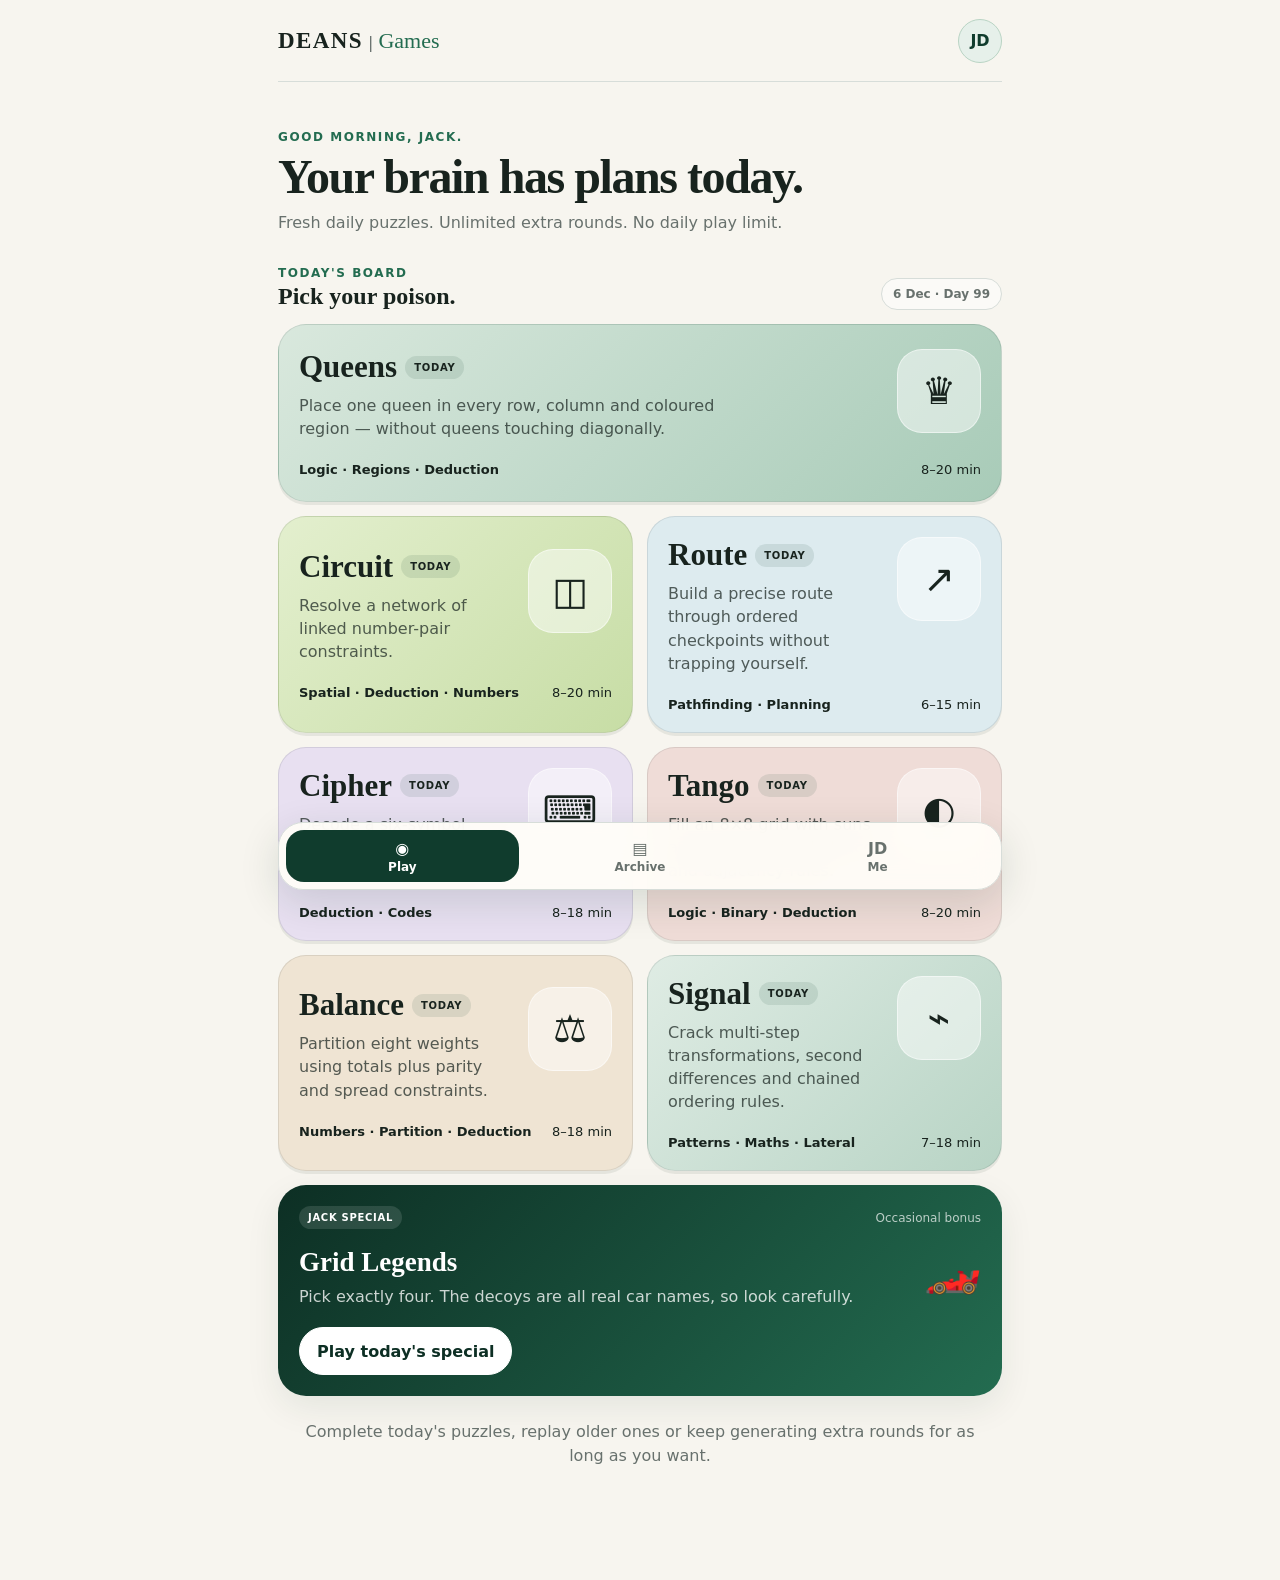
==== commit 7e758210: "Upgrade Deans Special mini games" ====
--- a/index.html
+++ b/index.html
@@ -110,18 +110,17 @@
 
           <div>
 
-            <h3>
-              Grid Legends
+            <h3 id="specialTitle">
+              Jack Challenge
             </h3>
 
-            <p>
-              Formula 1, cars, brands and fantasy-inspired puzzles
-              appear occasionally without taking over the main game collection.
+            <p id="specialDescription">
+              A different bonus challenge appears every day.
             </p>
 
           </div>
 
-          <div class="special-icon">
+          <div id="specialIcon" class="special-icon">
             🏁
           </div>
 
--- a/style.css
+++ b/style.css
@@ -3949,3 +3949,115 @@
 .solution-button:active {
   background: #f7edcf;
 }
+
+
+/* ==========================================================
+   JACK SPECIAL — ROTATING MINI-GAMES
+   ========================================================== */
+
+.special-game-shell {
+  display: grid;
+  gap: 16px;
+}
+
+.special-choice-grid {
+  margin-top: 2px;
+}
+
+.special-clue-stack {
+  display: grid;
+  gap: 9px;
+}
+
+.special-clue {
+  display: grid;
+  gap: 5px;
+  padding: 13px 14px;
+  border: 1px solid var(--border);
+  border-radius: 16px;
+  background: #f7f5ef;
+}
+
+.special-clue strong {
+  color: var(--green-700);
+  font-size: 10px;
+  letter-spacing: 0.11em;
+}
+
+.special-clue span {
+  line-height: 1.45;
+}
+
+.special-reveal-button {
+  width: 100%;
+}
+
+.special-answer-input {
+  width: 100%;
+  min-height: 54px;
+  padding: 0 16px;
+  border: 1px solid var(--border);
+  border-radius: 16px;
+  background: #fffdf8;
+  color: var(--ink);
+  font-size: 17px;
+  font-weight: 750;
+  outline: none;
+}
+
+.special-answer-input:focus {
+  border-color: var(--green-700);
+  box-shadow: 0 0 0 3px rgba(35,108,80,0.12);
+}
+
+.special-sequence {
+  padding: 22px 14px;
+  border: 1px solid var(--border);
+  border-radius: 18px;
+  background: #f4f1e9;
+  text-align: center;
+  font-family: Georgia, "Times New Roman", serif;
+  font-size: clamp(20px, 5vw, 30px);
+  font-weight: 800;
+  line-height: 1.45;
+}
+
+.special-order-strip {
+  min-height: 62px;
+  display: flex;
+  align-items: center;
+  flex-wrap: wrap;
+  gap: 8px;
+  padding: 10px;
+  border: 1px dashed #aebdb5;
+  border-radius: 18px;
+  background: #f7f5ef;
+}
+
+.special-order-empty {
+  width: 100%;
+  color: var(--muted);
+  text-align: center;
+  font-size: 13px;
+}
+
+.special-order-chip {
+  min-height: 38px;
+  padding: 0 11px;
+  border: 1px solid var(--green-700);
+  border-radius: 999px;
+  background: var(--green-100);
+  color: var(--green-950);
+  font-weight: 850;
+  cursor: pointer;
+}
+
+.special-order-choices {
+  margin-top: 0;
+}
+
+@media (max-width: 430px) {
+  .special-sequence {
+    font-size: 20px;
+  }
+}
